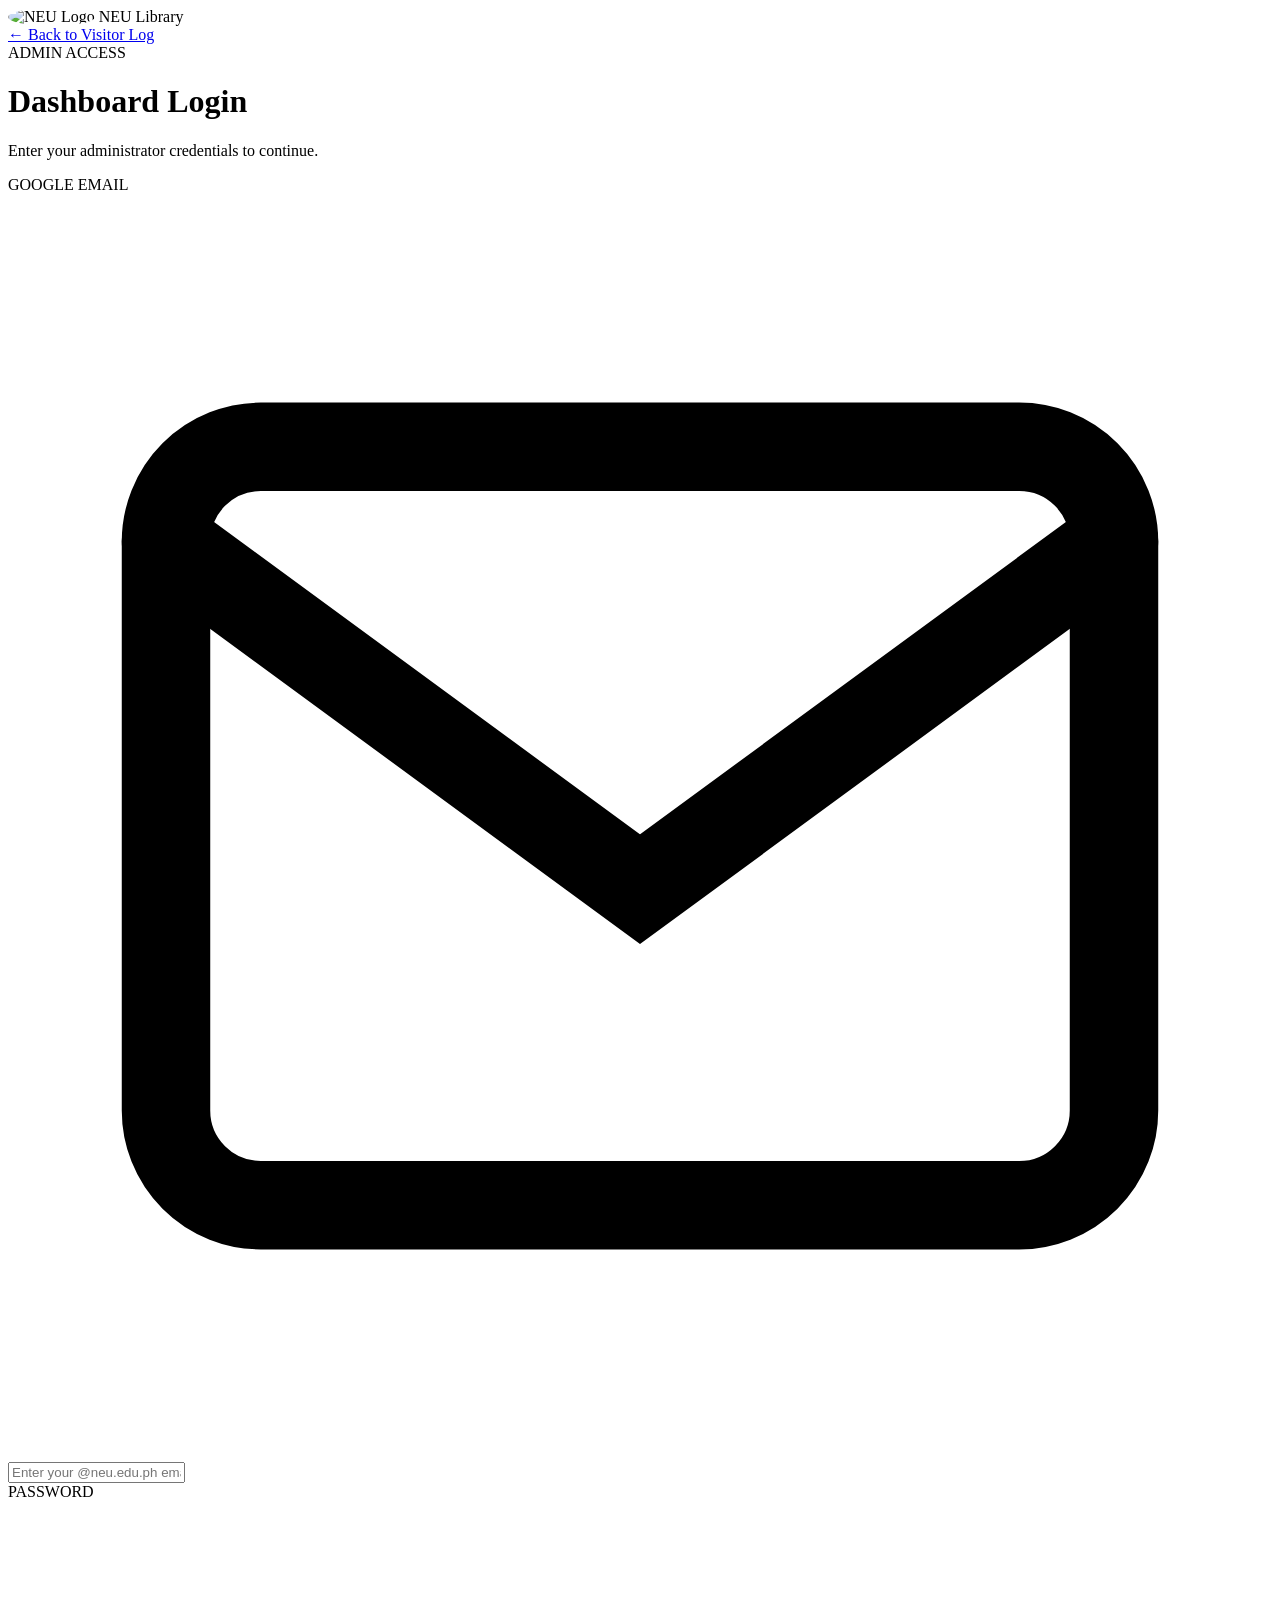
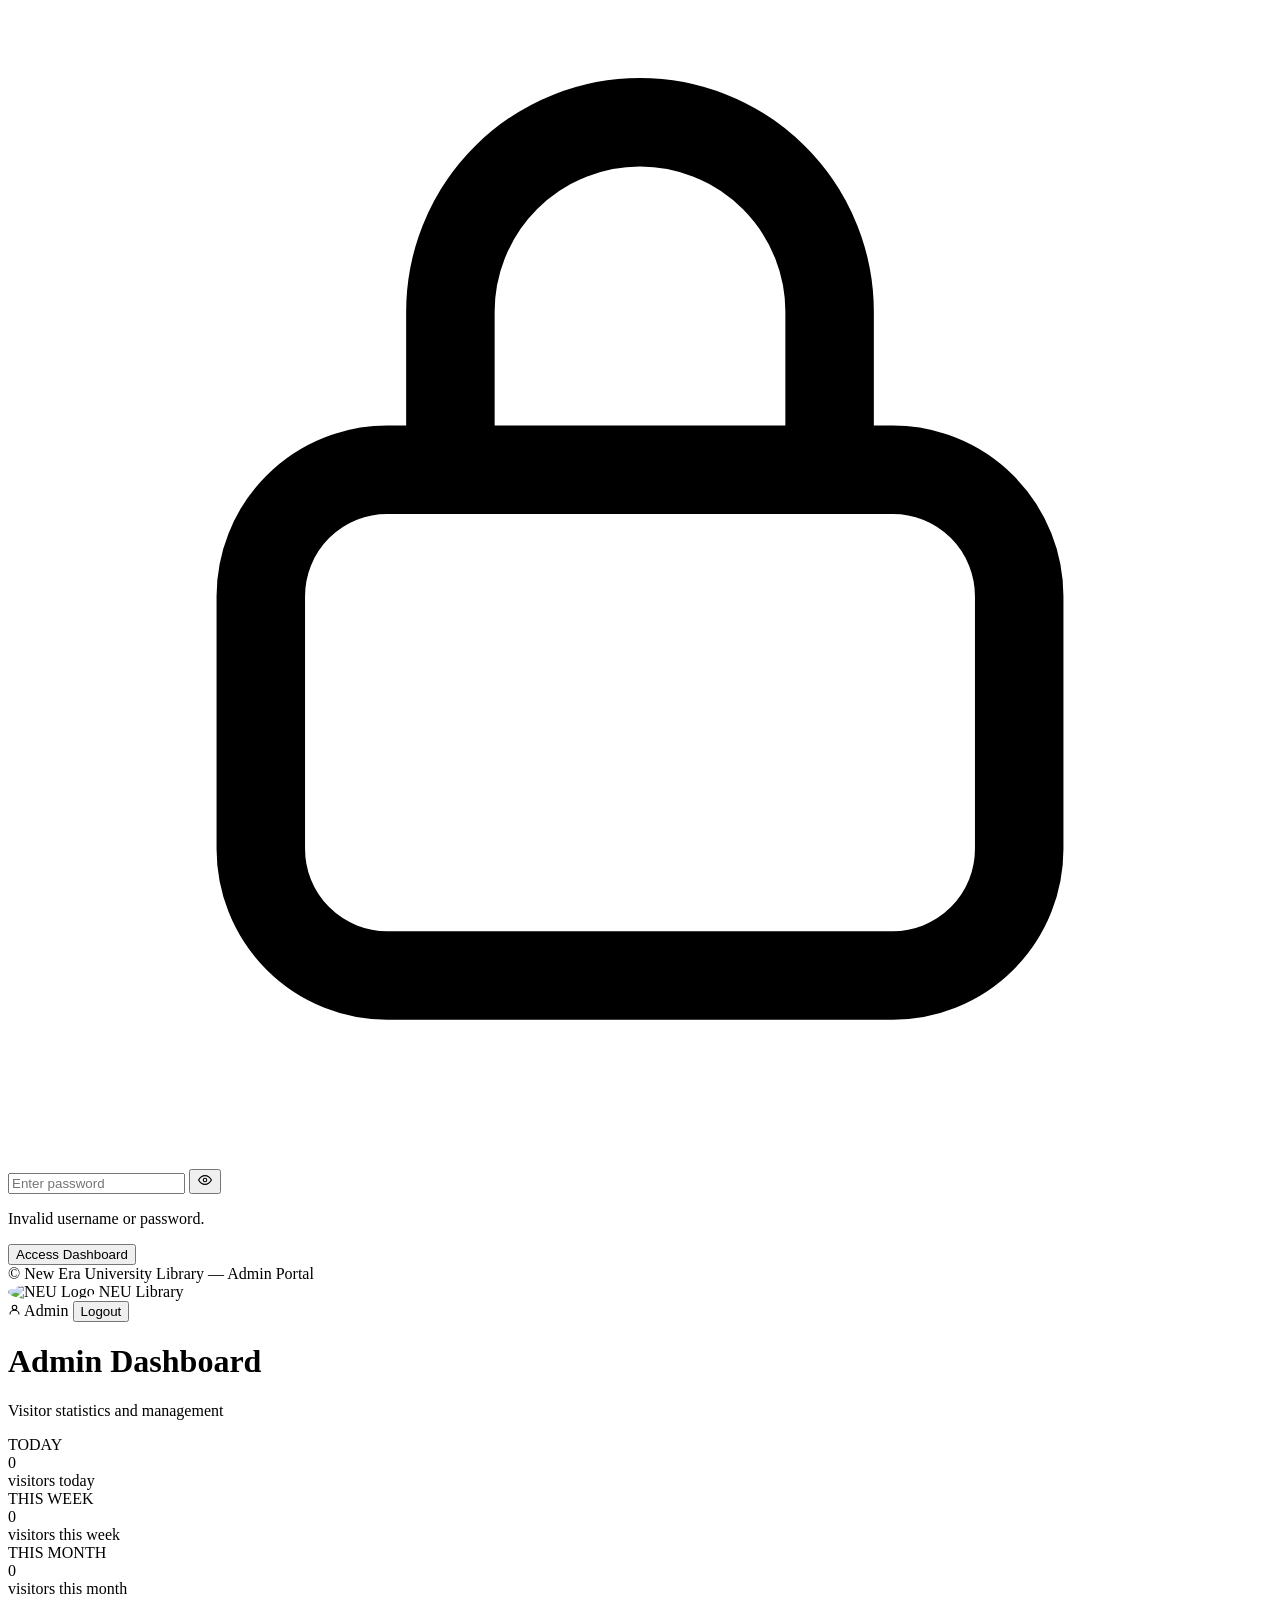
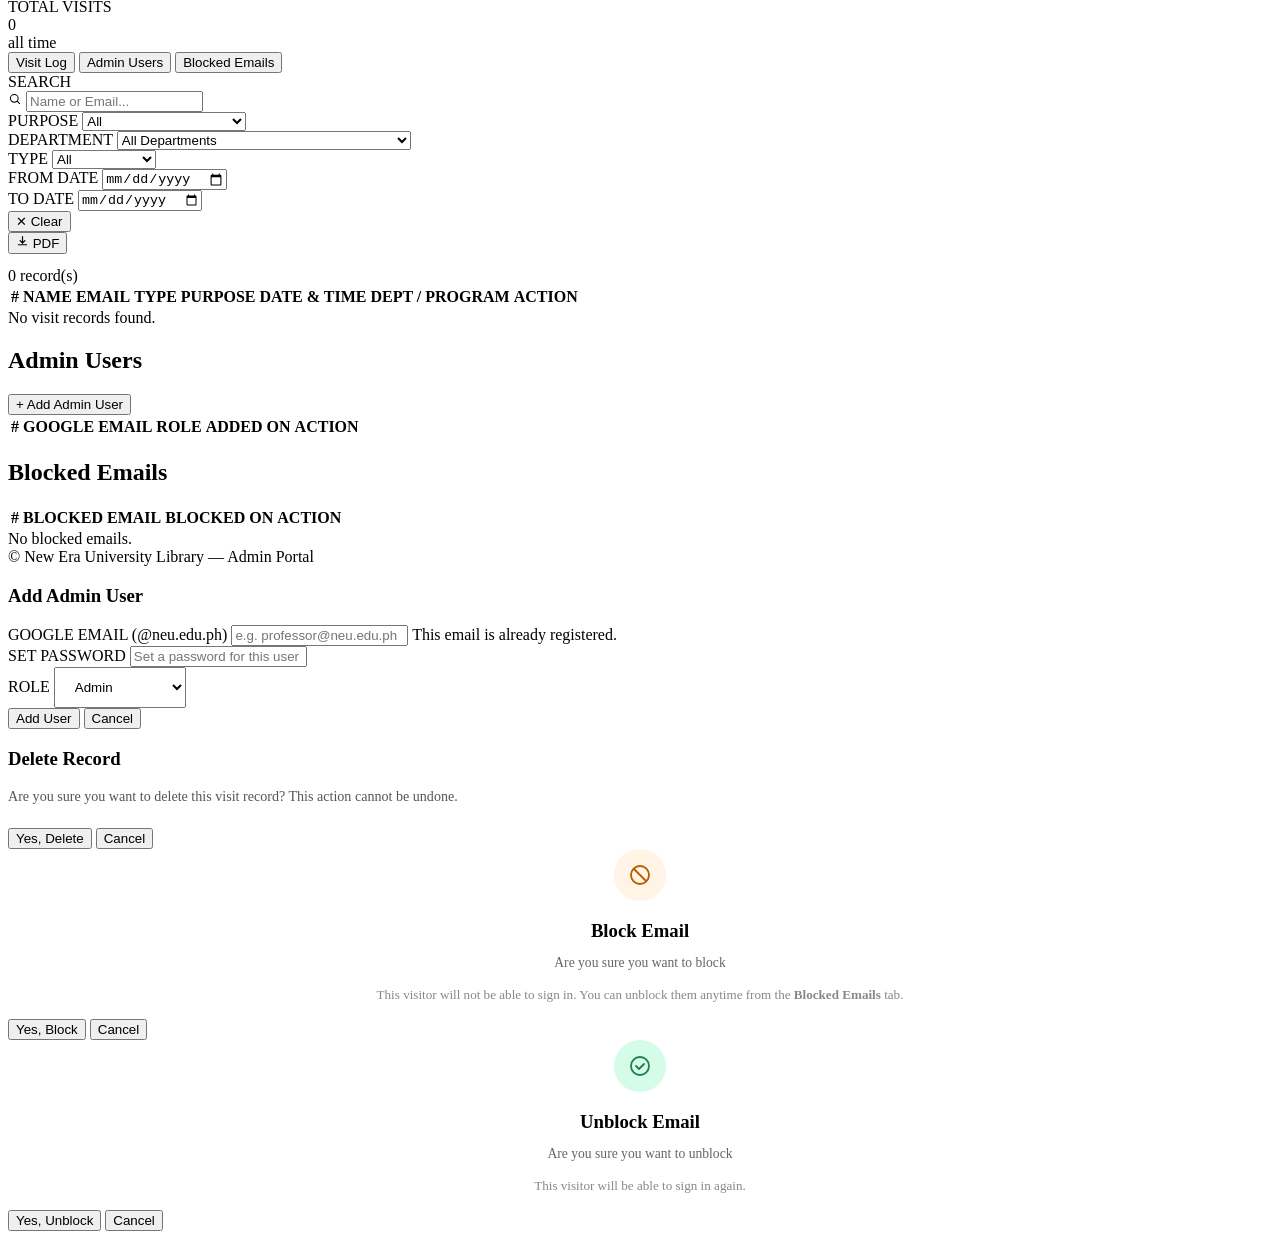
==== admin.html @ ffec1030 "Update files" ====
<!DOCTYPE html>
<html lang="en">
<head>
  <meta charset="UTF-8" />
  <meta name="viewport" content="width=device-width, initial-scale=1.0"/>
  <title>NEU Library — Admin Dashboard</title>
  <link rel="icon" type="image/png" href="pictures logo/logo.png"/>
  <link href="https://fonts.googleapis.com/css2?family=Playfair+Display:wght@500;700&family=DM+Sans:wght@300;400;500;600&display=swap" rel="stylesheet"/>
  <link rel="stylesheet" href="admin.css"/>
</head>
<body>

  <!-- ══ LOGIN SCREEN ══ -->
  <div id="loginScreen">
    <div class="bg-image"></div>
    <div class="bg-overlay"></div>

    <nav class="navbar">
      <div class="nav-brand">
        <img src="pictures logo/logo.png" alt="NEU Logo" style="width:34px;height:34px;object-fit:contain;border-radius:50%;"/>
        <span class="nav-title">NEU Library</span>
      </div>
      <a href="index.html" class="nav-back">← Back to Visitor Log</a>
    </nav>

    <main class="login-main">
      <div class="login-card">
        <div class="admin-badge">ADMIN ACCESS</div>
        <h1 class="login-title">Dashboard Login</h1>
        <p class="login-sub">Enter your administrator credentials to continue.</p>

        <div class="form-group">
          <label class="form-label">GOOGLE EMAIL</label>
          <div class="input-wrap">
            <svg class="input-icon" viewBox="0 0 20 20" fill="none">
              <path d="M2.5 5.5A1.5 1.5 0 014 4h12a1.5 1.5 0 011.5 1.5v9A1.5 1.5 0 0116 16H4a1.5 1.5 0 01-1.5-1.5v-9z" stroke="currentColor" stroke-width="1.4"/>
              <path d="M2.5 5.5l7.5 5.5 7.5-5.5" stroke="currentColor" stroke-width="1.4" stroke-linecap="round"/>
            </svg>
            <input type="email" id="adminUser" class="form-input"
              placeholder="Enter your @neu.edu.ph email" autocomplete="off"/>
          </div>
        </div>

        <div class="form-group">
          <label class="form-label">PASSWORD</label>
          <div class="input-wrap">
            <svg class="input-icon" viewBox="0 0 20 20" fill="none">
              <rect x="4" y="9" width="12" height="8" rx="2" stroke="currentColor" stroke-width="1.4"/>
              <path d="M7 9V6.5a3 3 0 016 0V9"
                stroke="currentColor" stroke-width="1.4" stroke-linecap="round"/>
            </svg>
            <input type="password" id="adminPass" class="form-input"
              placeholder="Enter password"/>
            <button class="eye-btn" id="eyeBtn" type="button">
              <svg id="eyeIcon" viewBox="0 0 20 20" fill="none" width="16" height="16">
                <path d="M2 10s3-5.5 8-5.5S18 10 18 10s-3 5.5-8 5.5S2 10 2 10z"
                  stroke="currentColor" stroke-width="1.4"/>
                <circle cx="10" cy="10" r="2.2" stroke="currentColor" stroke-width="1.4"/>
              </svg>
            </button>
          </div>
        </div>

        <p class="error-login hidden" id="loginError">Invalid username or password.</p>

        <button class="btn-login" id="loginBtn">
          <span id="loginBtnText">Access Dashboard</span>
          <span class="spinner hidden" id="loginSpinner"></span>
        </button>
      </div>
    </main>

    <footer class="login-footer">
      <span id="loginYear"></span> &copy; New Era University Library — Admin Portal
    </footer>
  </div>


  <!-- ══ DASHBOARD SCREEN ══ -->
  <div id="dashScreen" class="hidden">

    <nav class="dash-nav">
      <div class="nav-brand">
        <img src="pictures logo/logo.png" alt="NEU Logo" style="width:38px;height:38px;object-fit:contain;border-radius:50%;"/>
        <span class="nav-title">NEU Library</span>
      </div>
      <div class="dash-nav-right">
        <span class="admin-chip" id="adminChip">
          <svg viewBox="0 0 16 16" fill="none" width="13" height="13">
            <circle cx="8" cy="5.5" r="2.8" stroke="currentColor" stroke-width="1.3"/>
            <path d="M2.5 13.5c0-2.485 2.462-4.5 5.5-4.5s5.5 2.015 5.5 4.5"
              stroke="currentColor" stroke-width="1.3" stroke-linecap="round"/>
          </svg>
          Admin
        </span>
        <button class="btn-logout" id="logoutBtn">Logout</button>
      </div>
    </nav>

    <div class="dash-body">

      <div class="dash-header">
        <h1 class="dash-title">Admin Dashboard</h1>
        <p class="dash-sub">Visitor statistics and management</p>
      </div>

      <!-- Stats -->
      <div class="stats-grid">
        <div class="stat-card">
          <div class="stat-label">TODAY</div>
          <div class="stat-num" id="statToday">0</div>
          <div class="stat-desc">visitors today</div>
        </div>
        <div class="stat-card">
          <div class="stat-label">THIS WEEK</div>
          <div class="stat-num" id="statWeek">0</div>
          <div class="stat-desc">visitors this week</div>
        </div>
        <div class="stat-card">
          <div class="stat-label">THIS MONTH</div>
          <div class="stat-num" id="statMonth">0</div>
          <div class="stat-desc">visitors this month</div>
        </div>
        <div class="stat-card">
          <div class="stat-label">TOTAL VISITS</div>
          <div class="stat-num" id="statTotal">0</div>
          <div class="stat-desc">all time</div>
        </div>
      </div>

      <!-- Tabs -->
      <div class="tab-row">
        <button class="tab-btn active" id="tabBtnVisits">Visit Log</button>
        <button class="tab-btn" id="tabBtnUsers">Admin Users</button>
        <button class="tab-btn" id="tabBtnBlocked">Blocked Emails</button>
      </div>

      <!-- ALL VISITS -->
      <div id="panelVisits">
        <div class="table-card">

          <!-- Single filter row like reference image -->
          <div class="filter-bar">
            <div class="filter-item">
              <label class="date-label">SEARCH</label>
              <div class="search-wrap">
                <svg viewBox="0 0 20 20" fill="none" width="14" height="14">
                  <circle cx="9" cy="9" r="5.5" stroke="currentColor" stroke-width="1.5"/>
                  <path d="M13.5 13.5l3 3" stroke="currentColor" stroke-width="1.5" stroke-linecap="round"/>
                </svg>
                <input type="text" id="searchInput" class="search-input" placeholder="Name or Email..."/>
              </div>
            </div>
            <div class="filter-item">
              <label class="date-label">PURPOSE</label>
              <select id="filterReason" class="date-input">
                <option value="">All</option>
                <option value="Self-Study">Self-Study</option>
                <option value="Research">Research</option>
                <option value="Book Borrowing">Book Borrowing</option>
                <option value="Book Return">Book Return</option>
                <option value="Group Study">Group Study</option>
                <option value="Internet Access">Internet Access</option>
                <option value="Thesis / Capstone Work">Thesis / Capstone Work</option>
              </select>
            </div>
            <div class="filter-item">
              <label class="date-label">DEPARTMENT</label>
              <select id="filterProgram" class="date-input">
                <option value="">All Departments</option>
                <option value="College of Accountancy">College of Accountancy</option>
                <option value="College of Agriculture">College of Agriculture</option>
                <option value="College of Arts and Sciences">College of Arts and Sciences</option>
                <option value="College of Business Administration">College of Business Administration</option>
                <option value="College of Communication">College of Communication</option>
                <option value="College of Informatics and Computing Studies">College of Informatics and Computing Studies</option>
                <option value="College of Criminology">College of Criminology</option>
                <option value="College of Education">College of Education</option>
                <option value="College of Engineering and Architecture">College of Engineering and Architecture</option>
                <option value="College of Medical Technology">College of Medical Technology</option>
                <option value="College of Midwifery">College of Midwifery</option>
                <option value="College of Music">College of Music</option>
                <option value="College of Nursing">College of Nursing</option>
                <option value="College of Physical Therapy">College of Physical Therapy</option>
                <option value="College of Respiratory Therapy">College of Respiratory Therapy</option>
                <option value="School of International Relations">School of International Relations</option>
                <option value="Faculty / Staff">Faculty / Staff</option>
              </select>
            </div>
            <div class="filter-item">
              <label class="date-label">TYPE</label>
              <select id="filterType" class="date-input">
                <option value="">All</option>
                <option value="student">Student</option>
                <option value="faculty">Faculty / Staff</option>
              </select>
            </div>
            <div style="flex-basis:100%"></div>
            <div class="filter-item">
              <label class="date-label">FROM DATE</label>
              <input type="date" id="dateFrom" class="date-input"/>
            </div>
            <div class="filter-item">
              <label class="date-label">TO DATE</label>
              <input type="date" id="dateTo" class="date-input"/>
            </div>
            <div class="filter-item" style="align-self:flex-end">
              <button class="btn-clear" id="clearFiltersBtn">✕ Clear</button>
            </div>
            <div class="filter-item" style="align-self:flex-end;margin-left:auto">
              <button class="btn-export" id="exportBtn">
                <svg viewBox="0 0 16 16" fill="none" width="13" height="13">
                  <path d="M8 2v8M5 7l3 3 3-3" stroke="currentColor" stroke-width="1.5" stroke-linecap="round" stroke-linejoin="round"/>
                  <path d="M3 12h10" stroke="currentColor" stroke-width="1.5" stroke-linecap="round"/>
                </svg>
                PDF
              </button>
            </div>
          </div>

          <!-- Record count -->
          <div class="table-title-row" style="margin-top:.8rem">
            <span class="record-count" id="recordCount">0 record(s)</span>
          </div>

          <div class="table-wrap">
            <table class="visit-table">
              <thead>
                <tr>
                  <th>#</th>
                  <th>NAME</th>
                  <th>EMAIL</th>
                  <th>TYPE</th>
                  <th>PURPOSE</th>
                  <th>DATE &amp; TIME</th>
                  <th>DEPT / PROGRAM</th>
                  <th>ACTION</th>
                </tr>
              </thead>
              <tbody id="visitBody"></tbody>
            </table>
          </div>
          <div class="empty-state hidden" id="emptyState">No visit records found.</div>
        </div>
      </div>

      <!-- MANAGE USERS -->
      <div id="panelUsers" class="hidden">
        <div class="table-card">
          <div class="manage-header">
            <h2 class="table-title">Admin Users</h2>
            <button class="btn-add" id="openAddUserBtn">+ Add Admin User</button>
          </div>
          <div class="table-wrap">
            <table class="visit-table">
              <thead>
                <tr>
                  <th>#</th>
                  <th>GOOGLE EMAIL</th>
                  <th>ROLE</th>
                  <th>ADDED ON</th>
                  <th>ACTION</th>
                </tr>
              </thead>
              <tbody id="userBody"></tbody>
            </table>
          </div>
        </div>
      </div>

      <!-- BLOCKED EMAILS -->
      <div id="panelBlocked" class="hidden">
        <div class="table-card">
          <div class="manage-header">
            <h2 class="table-title">Blocked Emails</h2>
          </div>
          <div class="table-wrap">
            <table class="visit-table">
              <thead>
                <tr>
                  <th>#</th>
                  <th>BLOCKED EMAIL</th>
                  <th>BLOCKED ON</th>
                  <th>ACTION</th>
                </tr>
              </thead>
              <tbody id="blockedBody"></tbody>
            </table>
          </div>
          <div class="empty-state hidden" id="blockedEmpty">No blocked emails.</div>
        </div>
      </div>

    </div><!-- /dash-body -->

    <footer class="dash-footer">
      <span id="dashYear"></span> &copy; New Era University Library — Admin Portal
    </footer>
  </div>


  <!-- ══ ADD USER MODAL ══ -->
  <div class="modal-overlay hidden" id="addUserModal">
    <div class="modal">
      <h3 class="modal-title">Add Admin User</h3>
      <div class="form-group">
        <label class="form-label">GOOGLE EMAIL (@neu.edu.ph)</label>
        <input type="email" id="newUsername" class="form-input" placeholder="e.g. professor@neu.edu.ph"/>
        <span class="error-login hidden" id="emailExistsError">This email is already registered.</span>
      </div>
      <div class="form-group">
        <label class="form-label">SET PASSWORD</label>
        <input type="password" id="newPassword" class="form-input" placeholder="Set a password for this user"/>
      </div>
      <div class="form-group">
        <label class="form-label">ROLE</label>
        <select id="newRole" class="form-input" style="padding:.68rem 1rem;">
          <option value="Admin">Admin</option>
          <option value="Super Admin">Super Admin</option>
          <option value="Professor">Professor</option>
          <option value="Staff">Staff</option>
        </select>
      </div>
      <div class="modal-actions">
        <button class="btn-login" id="addUserConfirmBtn">Add User</button>
        <button class="btn-cancel" id="addUserCancelBtn">Cancel</button>
      </div>
    </div>
  </div>

  <!-- ══ DELETE MODAL ══ -->
  <div class="modal-overlay hidden" id="deleteModal">
    <div class="modal">
      <h3 class="modal-title">Delete Record</h3>
      <p style="font-size:.88rem;color:#555;margin-bottom:1.4rem;">
        Are you sure you want to delete this visit record? This action cannot be undone.
      </p>
      <div class="modal-actions">
        <button class="btn-delete-confirm" id="deleteConfirmBtn">Yes, Delete</button>
        <button class="btn-cancel" id="deleteCancelBtn">Cancel</button>
      </div>
    </div>
  </div>

  <!-- ══ BLOCK MODAL ══ -->
  <div class="modal-overlay hidden" id="blockModal">
    <div class="modal">
      <div style="text-align:center;margin-bottom:1rem;">
        <div style="width:52px;height:52px;background:#fff4e5;border-radius:50%;display:flex;align-items:center;justify-content:center;margin:0 auto .8rem;">
          <svg viewBox="0 0 24 24" fill="none" width="24" height="24">
            <circle cx="12" cy="12" r="9" stroke="#b85c00" stroke-width="1.8"/>
            <path d="M6 6l12 12" stroke="#b85c00" stroke-width="1.8" stroke-linecap="round"/>
          </svg>
        </div>
        <h3 class="modal-title" style="margin-bottom:.4rem;">Block Email</h3>
        <p style="font-size:.85rem;color:#666;">Are you sure you want to block</p>
        <p id="blockTargetEmail" style="font-size:.9rem;font-weight:600;color:#0f1f3d;margin:.3rem 0 1rem;"></p>
        <p style="font-size:.82rem;color:#888;">This visitor will not be able to sign in. You can unblock them anytime from the <strong>Blocked Emails</strong> tab.</p>
      </div>
      <div class="modal-actions">
        <button class="btn-block-confirm" id="blockConfirmBtn">Yes, Block</button>
        <button class="btn-cancel" id="blockCancelBtn">Cancel</button>
      </div>
    </div>
  </div>

  <!-- ══ UNBLOCK MODAL ══ -->
  <div class="modal-overlay hidden" id="unblockModal">
    <div class="modal">
      <div style="text-align:center;margin-bottom:1rem;">
        <div style="width:52px;height:52px;background:#d5fce8;border-radius:50%;display:flex;align-items:center;justify-content:center;margin:0 auto .8rem;">
          <svg viewBox="0 0 24 24" fill="none" width="24" height="24">
            <circle cx="12" cy="12" r="9" stroke="#1e7e4a" stroke-width="1.8"/>
            <path d="M8 12l3 3 5-5" stroke="#1e7e4a" stroke-width="1.8" stroke-linecap="round" stroke-linejoin="round"/>
          </svg>
        </div>
        <h3 class="modal-title" style="margin-bottom:.4rem;">Unblock Email</h3>
        <p style="font-size:.85rem;color:#666;">Are you sure you want to unblock</p>
        <p id="unblockTargetEmail" style="font-size:.9rem;font-weight:600;color:#0f1f3d;margin:.3rem 0 1rem;"></p>
        <p style="font-size:.82rem;color:#888;">This visitor will be able to sign in again.</p>
      </div>
      <div class="modal-actions">
        <button class="btn-unblock-confirm" id="unblockConfirmBtn">Yes, Unblock</button>
        <button class="btn-cancel" id="unblockCancelBtn">Cancel</button>
      </div>
    </div>
  </div>

  <script type="module" src="admin.js"></script>
</body>
</html>
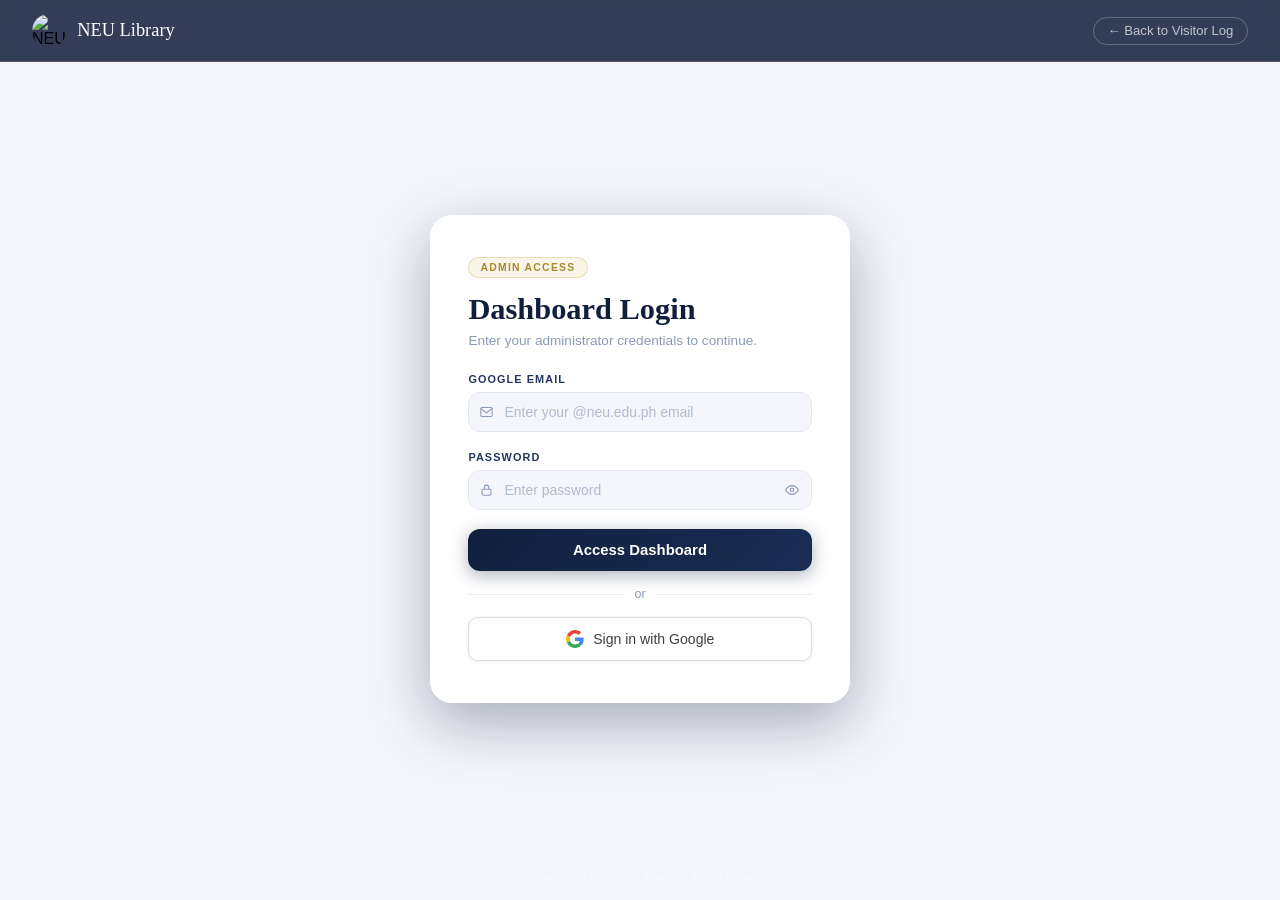
==== commit 5955c09c: "Updated" ====
--- a/admin.html
+++ b/admin.html
@@ -67,6 +67,22 @@
           <span id="loginBtnText">Access Dashboard</span>
           <span class="spinner hidden" id="loginSpinner"></span>
         </button>
+
+        <div style="display:flex;align-items:center;gap:.7rem;margin:1rem 0;">
+          <div style="flex:1;height:1px;background:var(--border-c, #e8ecf3)"></div>
+          <span style="font-size:.78rem;color:#8896b0">or</span>
+          <div style="flex:1;height:1px;background:var(--border-c, #e8ecf3)"></div>
+        </div>
+
+        <button class="btn-google-admin" id="adminGoogleBtn">
+          <svg viewBox="0 0 48 48" width="18" height="18">
+            <path fill="#EA4335" d="M24 9.5c3.54 0 6.71 1.22 9.21 3.6l6.85-6.85C35.9 2.38 30.47 0 24 0 14.62 0 6.51 5.38 2.56 13.22l7.98 6.19C12.43 13.72 17.74 9.5 24 9.5z"/>
+            <path fill="#4285F4" d="M46.98 24.55c0-1.57-.15-3.09-.38-4.55H24v9.02h12.94c-.58 2.96-2.26 5.48-4.78 7.18l7.73 6c4.51-4.18 7.09-10.36 7.09-17.65z"/>
+            <path fill="#FBBC05" d="M10.53 28.59c-.48-1.45-.76-2.99-.76-4.59s.27-3.14.76-4.59l-7.98-6.19C.92 16.46 0 20.12 0 24c0 3.88.92 7.54 2.56 10.78l7.97-6.19z"/>
+            <path fill="#34A853" d="M24 48c6.48 0 11.93-2.13 15.89-5.81l-7.73-6c-2.15 1.45-4.92 2.3-8.16 2.3-6.26 0-11.57-4.22-13.47-9.91l-7.98 6.19C6.51 42.62 14.62 48 24 48z"/>
+          </svg>
+          Sign in with Google
+        </button>
       </div>
     </main>
 
@@ -83,8 +99,6 @@
       <div class="nav-brand">
         <img src="pictures logo/logo.png" alt="NEU Logo" style="width:38px;height:38px;object-fit:contain;border-radius:50%;"/>
         <span class="nav-title">NEU Library</span>
-      </div>
-      <div class="dash-nav-right">
         <span class="admin-chip" id="adminChip">
           <svg viewBox="0 0 16 16" fill="none" width="13" height="13">
             <circle cx="8" cy="5.5" r="2.8" stroke="currentColor" stroke-width="1.3"/>
@@ -93,6 +107,8 @@
           </svg>
           Admin
         </span>
+      </div>
+      <div class="dash-nav-right">
         <button class="btn-logout" id="logoutBtn">Logout</button>
       </div>
     </nav>
@@ -229,6 +245,7 @@
                 <tr>
                   <th>#</th>
                   <th>NAME</th>
+                  <th>STUDENT NO.</th>
                   <th>EMAIL</th>
                   <th>TYPE</th>
                   <th>PURPOSE</th>
@@ -331,10 +348,20 @@
   <!-- ══ DELETE MODAL ══ -->
   <div class="modal-overlay hidden" id="deleteModal">
     <div class="modal">
-      <h3 class="modal-title">Delete Record</h3>
-      <p style="font-size:.88rem;color:#555;margin-bottom:1.4rem;">
-        Are you sure you want to delete this visit record? This action cannot be undone.
-      </p>
+      <div style="text-align:center;margin-bottom:1rem;">
+        <div style="width:52px;height:52px;background:#fef0f0;border-radius:50%;display:flex;align-items:center;justify-content:center;margin:0 auto .8rem;">
+          <svg viewBox="0 0 24 24" fill="none" width="24" height="24">
+            <polyline points="3,6 5,6 21,6" stroke="#e05a5a" stroke-width="1.8" stroke-linecap="round"/>
+            <path d="M19 6l-1 14H6L5 6" stroke="#e05a5a" stroke-width="1.8" stroke-linecap="round" stroke-linejoin="round"/>
+            <path d="M10 11v6M14 11v6" stroke="#e05a5a" stroke-width="1.8" stroke-linecap="round"/>
+            <path d="M9 6V4h6v2" stroke="#e05a5a" stroke-width="1.8" stroke-linecap="round" stroke-linejoin="round"/>
+          </svg>
+        </div>
+        <h3 class="modal-title" style="margin-bottom:.4rem;">Delete Record</h3>
+        <p style="font-size:.85rem;color:#666;margin-bottom:.5rem;">Are you sure you want to delete this visit record?</p>
+        <p id="deleteTargetName" style="font-size:.9rem;font-weight:600;color:#0f1f3d;margin-bottom:.5rem;"></p>
+        <p style="font-size:.82rem;color:#e05a5a;">This will also <strong>delete their registered account</strong>. They will need to register again.</p>
+      </div>
       <div class="modal-actions">
         <button class="btn-delete-confirm" id="deleteConfirmBtn">Yes, Delete</button>
         <button class="btn-cancel" id="deleteCancelBtn">Cancel</button>
--- a/admin.css
+++ b/admin.css
@@ -0,0 +1,642 @@
+/* ===========================
+   Reset & Variables
+=========================== */
+*, *::before, *::after { box-sizing: border-box; margin: 0; padding: 0; }
+
+:root {
+  --navy:        #0f1f3d;
+  --navy-mid:    #1a2e54;
+  --navy-light:  #243660;
+  --accent:      #c8a84b;
+  --accent-dark: #a8892e;
+  --white:       #ffffff;
+  --offwhite:    #f4f6fb;
+  --muted:       #8a9bb5;
+  --border:      #e2e8f0;
+  --radius:      12px;
+  --shadow:      0 20px 60px rgba(10,20,50,.32);
+}
+
+html, body { height: 100%; font-family: 'DM Sans', sans-serif; background: var(--offwhite); }
+
+.hidden { display: none !important; }
+
+/* ===========================
+   LOGIN SCREEN
+=========================== */
+#loginScreen {
+  min-height: 100vh;
+  display: flex;
+  flex-direction: column;
+  position: relative;
+}
+
+.bg-image {
+  position: fixed; inset: 0; z-index: -2;
+  background: url('pictures logo/background.jpg') center/cover no-repeat;
+  animation: zoomBg 20s ease-in-out infinite alternate;
+}
+@keyframes zoomBg { from { transform: scale(1.03); } to { transform: scale(1.08); } }
+
+.bg-overlay {
+  position: fixed; inset: 0; z-index: -1;
+  background: linear-gradient(135deg,
+    rgba(10,20,50,.65) 0%,
+    rgba(15,31,61,.45) 50%,
+    rgba(20,35,70,.70) 100%);
+}
+
+/* Shared Navbar */
+.navbar {
+  position: relative; z-index: 10;
+  background: rgba(10,20,50,.82);
+  backdrop-filter: blur(14px);
+  border-bottom: 1px solid rgba(200,168,75,.25);
+  padding: .85rem 2rem;
+  display: flex; align-items: center; justify-content: space-between;
+}
+.nav-brand { display: flex; align-items: center; gap: .7rem; }
+.nav-title  { font-family: 'Playfair Display', serif; font-size: 1.15rem; color: #fff; }
+.nav-back   {
+  font-size: .82rem; color: rgba(255,255,255,.7); text-decoration: none;
+  padding: .35rem .85rem; border: 1px solid rgba(255,255,255,.25); border-radius: 20px;
+  transition: .2s;
+}
+.nav-back:hover { background: rgba(255,255,255,.12); color: #fff; }
+
+.login-main {
+  flex: 1; display: flex; align-items: center; justify-content: center;
+  padding: 2.5rem 1.5rem; position: relative; z-index: 1;
+}
+
+.login-card {
+  background: rgba(255,255,255,.97);
+  border-radius: 22px; padding: 2.6rem 2.4rem;
+  width: 100%; max-width: 420px;
+  box-shadow: var(--shadow);
+  animation: cardIn .55s cubic-bezier(.16,1,.3,1) both;
+}
+@keyframes cardIn {
+  from { opacity: 0; transform: translateY(28px) scale(.97); }
+  to   { opacity: 1; transform: translateY(0) scale(1); }
+}
+
+.admin-badge {
+  display: inline-block;
+  font-size: .65rem; font-weight: 700; letter-spacing: .12em;
+  color: var(--accent-dark); background: rgba(200,168,75,.12);
+  border: 1px solid rgba(200,168,75,.35);
+  padding: .25rem .7rem; border-radius: 20px;
+  margin-bottom: .9rem;
+}
+
+.login-title { font-family: 'Playfair Display', serif; font-size: 1.9rem; color: var(--navy); margin-bottom: .35rem; }
+.login-sub   { font-size: .85rem; color: var(--muted); margin-bottom: 1.6rem; }
+
+/* Shared form elements */
+.form-group  { margin-bottom: 1.2rem; }
+.form-label  {
+  display: block; font-size: .68rem; font-weight: 600;
+  letter-spacing: .1em; text-transform: uppercase;
+  color: var(--navy-light); margin-bottom: .4rem;
+}
+.input-wrap  { position: relative; }
+.input-icon  {
+  position: absolute; left: 11px; top: 50%; transform: translateY(-50%);
+  width: 15px; height: 15px; color: var(--muted); pointer-events: none;
+}
+.form-input  {
+  width: 100%; padding: .7rem 2.6rem .7rem 2.2rem;
+  font-family: 'DM Sans', sans-serif; font-size: .87rem; color: var(--navy);
+  background: #f4f6fb; border: 1.5px solid var(--border); border-radius: var(--radius);
+  outline: none; transition: .2s;
+}
+.form-input:focus {
+  border-color: var(--navy-mid); background: #fff;
+  box-shadow: 0 0 0 3px rgba(26,46,84,.1);
+}
+.form-input::placeholder { color: #b0bad0; }
+
+.eye-btn {
+  position: absolute; right: 10px; top: 50%; transform: translateY(-50%);
+  background: none; border: none; cursor: pointer; color: var(--muted);
+  display: flex; align-items: center; padding: 2px;
+  transition: color .2s;
+}
+.eye-btn:hover { color: var(--navy); }
+
+.hint-box {
+  display: flex; align-items: center; gap: .5rem;
+  font-size: .78rem; color: var(--muted);
+  background: #f8f9fc; border: 1px solid var(--border);
+  border-radius: 8px; padding: .6rem .85rem;
+  margin-bottom: 1.1rem;
+}
+.hint-box strong { color: var(--navy); }
+
+.error-login {
+  font-size: .78rem; color: #e05a5a;
+  margin-bottom: .8rem; padding-left: .2rem;
+  animation: fadeIn .2s ease;
+}
+
+.btn-google-admin {
+  display: flex; align-items: center; justify-content: center;
+  gap: .6rem; width: 100%;
+  padding: .75rem 1rem; margin-top: .2rem;
+  background: #fff; color: #3c4043;
+  border: 1.5px solid #dadce0; border-radius: 10px;
+  font-family: 'DM Sans', sans-serif;
+  font-size: .88rem; font-weight: 500;
+  cursor: pointer; transition: .2s;
+  box-shadow: 0 1px 4px rgba(0,0,0,.08);
+}
+.btn-google-admin:hover {
+  background: #f8f9fe;
+  border-color: #4285F4;
+  box-shadow: 0 2px 8px rgba(66,133,244,.2);
+}
+
+.btn-login {
+  width: 100%; padding: .82rem;
+  background: linear-gradient(135deg, var(--navy) 0%, var(--navy-mid) 100%);
+  color: #fff; font-family: 'DM Sans', sans-serif; font-size: .93rem; font-weight: 600;
+  border: none; border-radius: var(--radius); cursor: pointer;
+  display: flex; align-items: center; justify-content: center; gap: .5rem;
+  box-shadow: 0 4px 18px rgba(15,31,61,.35);
+  transition: .2s;
+}
+.btn-login:hover { transform: translateY(-2px); box-shadow: 0 8px 28px rgba(15,31,61,.45); }
+.btn-login:active { transform: none; }
+
+.spinner {
+  width: 15px; height: 15px;
+  border: 2px solid rgba(255,255,255,.35);
+  border-top-color: #fff; border-radius: 50%;
+  animation: spin .7s linear infinite;
+}
+@keyframes spin { to { transform: rotate(360deg); } }
+
+.login-footer {
+  position: relative; z-index: 1;
+  text-align: center; padding: 1rem;
+  font-size: .72rem; color: rgba(255,255,255,.45);
+}
+
+/* ===========================
+   DASHBOARD SCREEN
+=========================== */
+#dashScreen {
+  min-height: 100vh;
+  display: flex; flex-direction: column;
+  background: var(--offwhite);
+}
+
+.dash-nav {
+  background: var(--navy);
+  padding: .8rem 2rem;
+  display: flex; align-items: center; justify-content: space-between;
+  position: sticky; top: 0; z-index: 100;
+  box-shadow: 0 2px 12px rgba(10,20,50,.25);
+}
+.dash-nav-right { display: flex; align-items: center; gap: .75rem; }
+
+.admin-chip {
+  display: flex; align-items: center; gap: .4rem;
+  font-size: .78rem; color: rgba(255,255,255,.75);
+  background: rgba(255,255,255,.08);
+  padding: .3rem .75rem; border-radius: 20px;
+}
+
+.btn-logout {
+  font-size: .78rem; color: rgba(255,255,255,.75);
+  background: rgba(255,255,255,.08);
+  border: 1px solid rgba(255,255,255,.15);
+  padding: .3rem .85rem; border-radius: 20px; cursor: pointer;
+  font-family: 'DM Sans', sans-serif;
+  transition: .2s;
+}
+.btn-logout:hover { background: rgba(255,255,255,.18); color: #fff; }
+
+.btn-visitor-link {
+  font-size: .78rem; color: rgba(255,255,255,.65);
+  text-decoration: none; padding: .3rem .7rem;
+  border: 1px solid rgba(255,255,255,.15); border-radius: 20px;
+  transition: .2s;
+}
+.btn-visitor-link:hover { color: #fff; background: rgba(255,255,255,.1); }
+
+.dash-body {
+  flex: 1; max-width: 1400px; width: 100%;
+  margin: 0 auto; padding: 2rem 1.5rem 3rem;
+}
+
+.dash-header { margin-bottom: 1.8rem; }
+.dash-title {
+  font-family: 'Playfair Display', serif; font-size: 1.9rem;
+  color: var(--navy); margin-bottom: .2rem;
+}
+.dash-sub { font-size: .85rem; color: var(--muted); }
+
+/* ── Stats ── */
+.stats-grid {
+  display: grid; grid-template-columns: repeat(4, 1fr);
+  gap: 1.1rem; margin-bottom: 1.8rem;
+}
+
+.stat-card {
+  background: #fff;
+  border-radius: var(--radius);
+  padding: 1.4rem 1.5rem;
+  border-top: 3px solid var(--accent);
+  box-shadow: 0 2px 10px rgba(10,20,50,.07);
+  transition: transform .2s, box-shadow .2s;
+}
+.stat-card:hover { transform: translateY(-3px); box-shadow: 0 6px 20px rgba(10,20,50,.12); }
+
+.stat-label {
+  font-size: .65rem; font-weight: 700; letter-spacing: .1em;
+  text-transform: uppercase; color: var(--muted); margin-bottom: .5rem;
+}
+.stat-num {
+  font-family: 'Playfair Display', serif; font-size: 2.4rem;
+  color: var(--navy); line-height: 1; margin-bottom: .3rem;
+}
+.stat-desc { font-size: .78rem; color: var(--muted); }
+
+/* ── Tabs ── */
+.tab-row { display: flex; gap: .5rem; margin-bottom: 1.2rem; }
+
+.tab-btn {
+  padding: .55rem 1.4rem;
+  font-family: 'DM Sans', sans-serif; font-size: .88rem; font-weight: 500;
+  border: 1.5px solid var(--border); border-radius: 8px;
+  background: #fff; color: #5a6a85; cursor: pointer;
+  transition: .2s;
+}
+.tab-btn:hover { border-color: var(--navy-light); color: var(--navy); }
+.tab-btn.active {
+  background: var(--navy); color: #fff;
+  border-color: var(--navy); box-shadow: 0 2px 10px rgba(15,31,61,.25);
+}
+
+/* ── Table Card ── */
+.table-card {
+  background: #fff; border-radius: var(--radius);
+  box-shadow: 0 2px 10px rgba(10,20,50,.07);
+  padding: 1.5rem;
+  width: 100%;
+}
+
+/* Filter Row */
+.filter-row {
+  display: flex; align-items: flex-end; gap: 1rem;
+  margin-bottom: 1.4rem; flex-wrap: wrap;
+}
+
+.search-wrap {
+  display: flex; align-items: center; gap: .5rem;
+  background: #f4f6fb; border: 1.5px solid var(--border);
+  border-radius: 9px; padding: .6rem 1rem;
+  flex: 1; min-width: 220px;
+  transition: border-color .2s;
+}
+.search-wrap:focus-within { border-color: var(--navy-mid); background: #fff; }
+.search-input {
+  border: none; background: none; outline: none;
+  font-family: 'DM Sans', sans-serif; font-size: .85rem; color: var(--navy);
+  width: 100%;
+}
+.search-input::placeholder { color: #b0bad0; }
+
+.date-filters { display: flex; align-items: flex-end; gap: .75rem; flex-wrap: wrap; }
+
+.date-group { display: flex; flex-direction: column; gap: .3rem; }
+.date-label { font-size: .65rem; font-weight: 700; letter-spacing: .08em; text-transform: uppercase; color: var(--muted); }
+.date-input {
+  padding: .55rem .75rem;
+  border: 1.5px solid var(--border); border-radius: 9px;
+  font-family: 'DM Sans', sans-serif; font-size: .83rem; color: var(--navy);
+  background: #f4f6fb; outline: none;
+  transition: border-color .2s;
+}
+.date-input:focus { border-color: var(--navy-mid); background: #fff; }
+
+.btn-export {
+  display: flex; align-items: center; gap: .45rem;
+  padding: .58rem 1.1rem;
+  background: var(--accent); color: #fff;
+  font-family: 'DM Sans', sans-serif; font-size: .82rem; font-weight: 600;
+  border: none; border-radius: 9px; cursor: pointer;
+  transition: .2s; white-space: nowrap;
+  box-shadow: 0 2px 8px rgba(200,168,75,.4);
+}
+.btn-export:hover { background: var(--accent-dark); }
+
+/* Table title row */
+.table-title-row {
+  display: flex; align-items: center; justify-content: space-between;
+  margin-bottom: 1rem;
+}
+.table-title {
+  font-family: 'Playfair Display', serif; font-size: 1.3rem; color: var(--navy);
+}
+.record-count { font-size: .78rem; color: var(--muted); }
+
+/* Table */
+.table-wrap { overflow-x: auto; }
+
+.visit-table {
+  width: 100%;
+  min-width: 1100px;
+  border-collapse: collapse;
+  font-size: .83rem;
+  table-layout: auto;
+}
+.visit-table thead tr {
+  border-bottom: 2px solid var(--border);
+}
+.visit-table th {
+  text-align: left; padding: .7rem .9rem;
+  font-size: .67rem; font-weight: 700; letter-spacing: .09em;
+  text-transform: uppercase; color: var(--muted);
+  white-space: nowrap; vertical-align: middle;
+}
+.visit-table td {
+  padding: .9rem 1rem;
+  border-bottom: 1px solid #f0f3f8;
+  color: #2d3a52;
+  vertical-align: middle;
+  white-space: nowrap;
+  overflow: hidden;
+  text-overflow: ellipsis;
+  max-width: 150px;
+  height: 56px;
+  box-sizing: border-box;
+}
+
+/* Action column */
+.visit-table td:last-child {
+  white-space: nowrap;
+  overflow: visible;
+  max-width: none;
+  vertical-align: middle;
+  border-bottom: 1px solid #f0f3f8;
+  padding-right: 1.2rem;
+  height: 56px;
+  box-sizing: border-box;
+}
+
+/* Dept column - truncate with ellipsis */
+.visit-table td:nth-last-child(2) {
+  white-space: nowrap;
+  overflow: hidden;
+  text-overflow: ellipsis;
+  max-width: 200px;
+}
+.visit-table td:nth-last-child(2) .name-main {
+  font-size: .82rem;
+  font-weight: 600;
+  color: var(--navy);
+  white-space: nowrap;
+  overflow: hidden;
+  text-overflow: ellipsis;
+}
+.visit-table td:nth-last-child(2) .name-email {
+  font-size: .75rem;
+  white-space: nowrap;
+  overflow: hidden;
+  text-overflow: ellipsis;
+}
+
+.visit-table tbody tr:hover { background: #eef2ff; }
+.visit-table tbody tr:hover .btn-del { border-color: #e05a5a; }
+.visit-table tbody tr:hover .btn-block { border-color: #b85c00; }
+.visit-table tbody tr:last-child td { border-bottom: none; }
+/* Name cell */
+.name-main  { font-weight: 600; color: var(--navy); }
+.name-email { font-size: .75rem; color: var(--muted); }
+
+/* Type badge */
+.badge {
+  display: inline-block; padding: .22rem .65rem;
+  border-radius: 20px; font-size: .72rem; font-weight: 600;
+  white-space: nowrap;
+}
+.badge-student { background: #e8eeff; color: #3b5bdb; }
+.badge-faculty { background: #e9faf0; color: #1e7e4a; }
+.badge-staff   { background: #fff4e5; color: #b85c00; }
+
+/* Status badge */
+.status-active   { background: #e9faf0; color: #1e7e4a; }
+.status-inactive { background: #fef0f0; color: #c53030; }
+
+/* Time Out button */
+.btn-timeout {
+  padding: .28rem .75rem; font-size: .75rem; font-weight: 500;
+  color: #1e7e4a; background: #e9faf0;
+  border: 1px solid #a7f3c9; border-radius: 7px; cursor: pointer;
+  font-family: 'DM Sans', sans-serif;
+  transition: .2s; white-space: nowrap;
+}
+.btn-timeout:hover { background: #1e7e4a; color: #fff; border-color: #1e7e4a; }
+
+/* Action column */
+.visit-table td:last-child {
+  white-space: nowrap;
+  vertical-align: middle;
+}
+.action-btns {
+  display: flex;
+  flex-direction: row;
+  gap: .4rem;
+  align-items: center;
+  flex-wrap: nowrap;
+}
+
+/* Unblock button */
+.btn-unblock {
+  padding: .28rem .75rem; font-size: .75rem; font-weight: 500;
+  color: #1e7e4a; background: #e9faf0;
+  border: 1px solid #a7f3c9; border-radius: 7px; cursor: pointer;
+  font-family: 'DM Sans', sans-serif; transition: .2s;
+}
+.btn-unblock:hover { background: #1e7e4a; color: #fff; border-color: #1e7e4a; }
+
+.btn-unblock-confirm {
+  flex: 1; padding: .7rem;
+  background: #1e7e4a; color: #fff;
+  border: none; border-radius: var(--radius);
+  font-family: 'DM Sans', sans-serif; font-size: .88rem; font-weight: 600;
+  cursor: pointer; transition: .2s;
+}
+.btn-unblock-confirm:hover { background: #155c35; }
+
+.btn-block-confirm {
+  flex: 1; padding: .7rem;
+  background: #b85c00; color: #fff;
+  border: none; border-radius: var(--radius);
+  font-family: 'DM Sans', sans-serif; font-size: .88rem; font-weight: 600;
+  cursor: pointer; transition: .2s;
+}
+.btn-block-confirm:hover { background: #8a4400; }
+
+/* Strikethrough blocked row */
+.row-blocked td { opacity: .5; }
+.row-blocked td:last-child { opacity: 1; }
+.row-blocked .name-main { text-decoration: line-through; }
+.row-blocked .name-email { text-decoration: line-through; }
+.blocked-tag {
+  display: inline-block;
+  font-size: .75rem; font-weight: 500;
+  background: #fff4e5; color: #b85c00;
+  border: 1px solid #fcd9a0; border-radius: 7px;
+  padding: .28rem .75rem; margin-left: .4rem;
+  font-family: 'DM Sans', sans-serif;
+  white-space: nowrap; vertical-align: middle;
+}
+
+/* Keep action buttons on same line */
+.visit-table td:last-child {
+  white-space: nowrap;
+  display: flex;
+  align-items: center;
+  gap: .4rem;
+  flex-wrap: nowrap;
+}
+
+/* Block button */
+.btn-block {
+  padding: .28rem .75rem; font-size: .75rem; font-weight: 500;
+  color: #b85c00; background: #fff4e5;
+  border: 1px solid #fcd9a0; border-radius: 7px; cursor: pointer;
+  font-family: 'DM Sans', sans-serif;
+  transition: .2s;
+}
+.btn-block:hover { background: #b85c00; color: #fff; border-color: #b85c00; }
+
+/* Action btn */
+.btn-del {
+  padding: .28rem .75rem; font-size: .75rem; font-weight: 500;
+  color: #e05a5a; background: #fef0f0;
+  border: 1px solid #fcd0d0; border-radius: 7px; cursor: pointer;
+  font-family: 'DM Sans', sans-serif;
+  transition: .2s;
+}
+.btn-del:hover { background: #e05a5a; color: #fff; border-color: #e05a5a; }
+
+.empty-state {
+  text-align: center; padding: 3rem; color: var(--muted); font-size: .9rem;
+}
+
+/* Filter bar */
+.filter-bar {
+  display: flex;
+  flex-wrap: wrap;
+  align-items: flex-end;
+  gap: .7rem;
+  margin-bottom: .5rem;
+}
+.filter-item {
+  display: flex;
+  flex-direction: column;
+  gap: .3rem;
+}
+.filter-item .search-wrap {
+  min-width: 180px;
+}
+.filter-item #dateFrom,
+.filter-item #dateTo {
+  min-width: 140px;
+}
+
+/* Extra filters row */
+.extra-filters {
+  display: flex; align-items: flex-end; gap: .75rem;
+  flex-wrap: wrap; margin-top: .85rem;
+  padding-top: .85rem;
+  border-top: 1px solid var(--border);
+}
+
+.btn-clear {
+  padding: .55rem 1rem; font-size: .82rem; font-weight: 500;
+  background: #f4f6fb; color: var(--muted);
+  border: 1.5px solid var(--border); border-radius: 9px;
+  cursor: pointer; font-family: 'DM Sans', sans-serif;
+  transition: .2s; white-space: nowrap; align-self: flex-end;
+}
+.btn-clear:hover { background: var(--border); color: var(--navy); }
+
+/* Manage Users */
+.manage-header {
+  display: flex; align-items: center; justify-content: space-between;
+  margin-bottom: 1.2rem;
+}
+.btn-add {
+  padding: .5rem 1.1rem; font-size: .82rem; font-weight: 600;
+  background: var(--navy); color: #fff;
+  border: none; border-radius: 8px; cursor: pointer;
+  font-family: 'DM Sans', sans-serif;
+  transition: .2s;
+}
+.btn-add:hover { background: var(--navy-mid); }
+
+/* ===========================
+   MODALS
+=========================== */
+.modal-overlay {
+  position: fixed; inset: 0; z-index: 200;
+  background: rgba(10,20,50,.55); backdrop-filter: blur(4px);
+  display: flex; align-items: center; justify-content: center;
+}
+.modal {
+  background: #fff; border-radius: 18px;
+  padding: 2rem 2.2rem; width: 100%; max-width: 380px;
+  box-shadow: 0 20px 60px rgba(10,20,50,.3);
+  animation: cardIn .35s cubic-bezier(.16,1,.3,1) both;
+}
+.modal-title {
+  font-family: 'Playfair Display', serif; font-size: 1.3rem;
+  color: var(--navy); margin-bottom: 1.2rem;
+}
+.modal-actions { display: flex; gap: .75rem; margin-top: 1.2rem; }
+
+.btn-cancel {
+  flex: 1; padding: .7rem;
+  background: #f4f6fb; color: #5a6a85;
+  border: 1.5px solid var(--border); border-radius: var(--radius);
+  font-family: 'DM Sans', sans-serif; font-size: .88rem; font-weight: 500;
+  cursor: pointer; transition: .2s;
+}
+.btn-cancel:hover { background: var(--border); }
+
+.btn-delete-confirm {
+  flex: 1; padding: .7rem;
+  background: #e05a5a; color: #fff;
+  border: none; border-radius: var(--radius);
+  font-family: 'DM Sans', sans-serif; font-size: .88rem; font-weight: 600;
+  cursor: pointer; transition: .2s;
+}
+.btn-delete-confirm:hover { background: #c94040; }
+
+/* Footer */
+.dash-footer {
+  text-align: center; padding: 1.2rem;
+  font-size: .72rem; color: var(--muted);
+  border-top: 1px solid var(--border);
+  background: #fff;
+}
+
+/* Util */
+@keyframes fadeIn { from { opacity:0; transform:translateY(-4px); } to { opacity:1; transform:translateY(0); } }
+
+/* Responsive */
+@media (max-width: 900px) {
+  .stats-grid { grid-template-columns: repeat(2,1fr); }
+}
+@media (max-width: 560px) {
+  .stats-grid { grid-template-columns: 1fr 1fr; }
+  .dash-body  { padding: 1.2rem 1rem 2rem; }
+  .filter-row { flex-direction: column; align-items: stretch; }
+  .date-filters { flex-direction: column; }
+}
